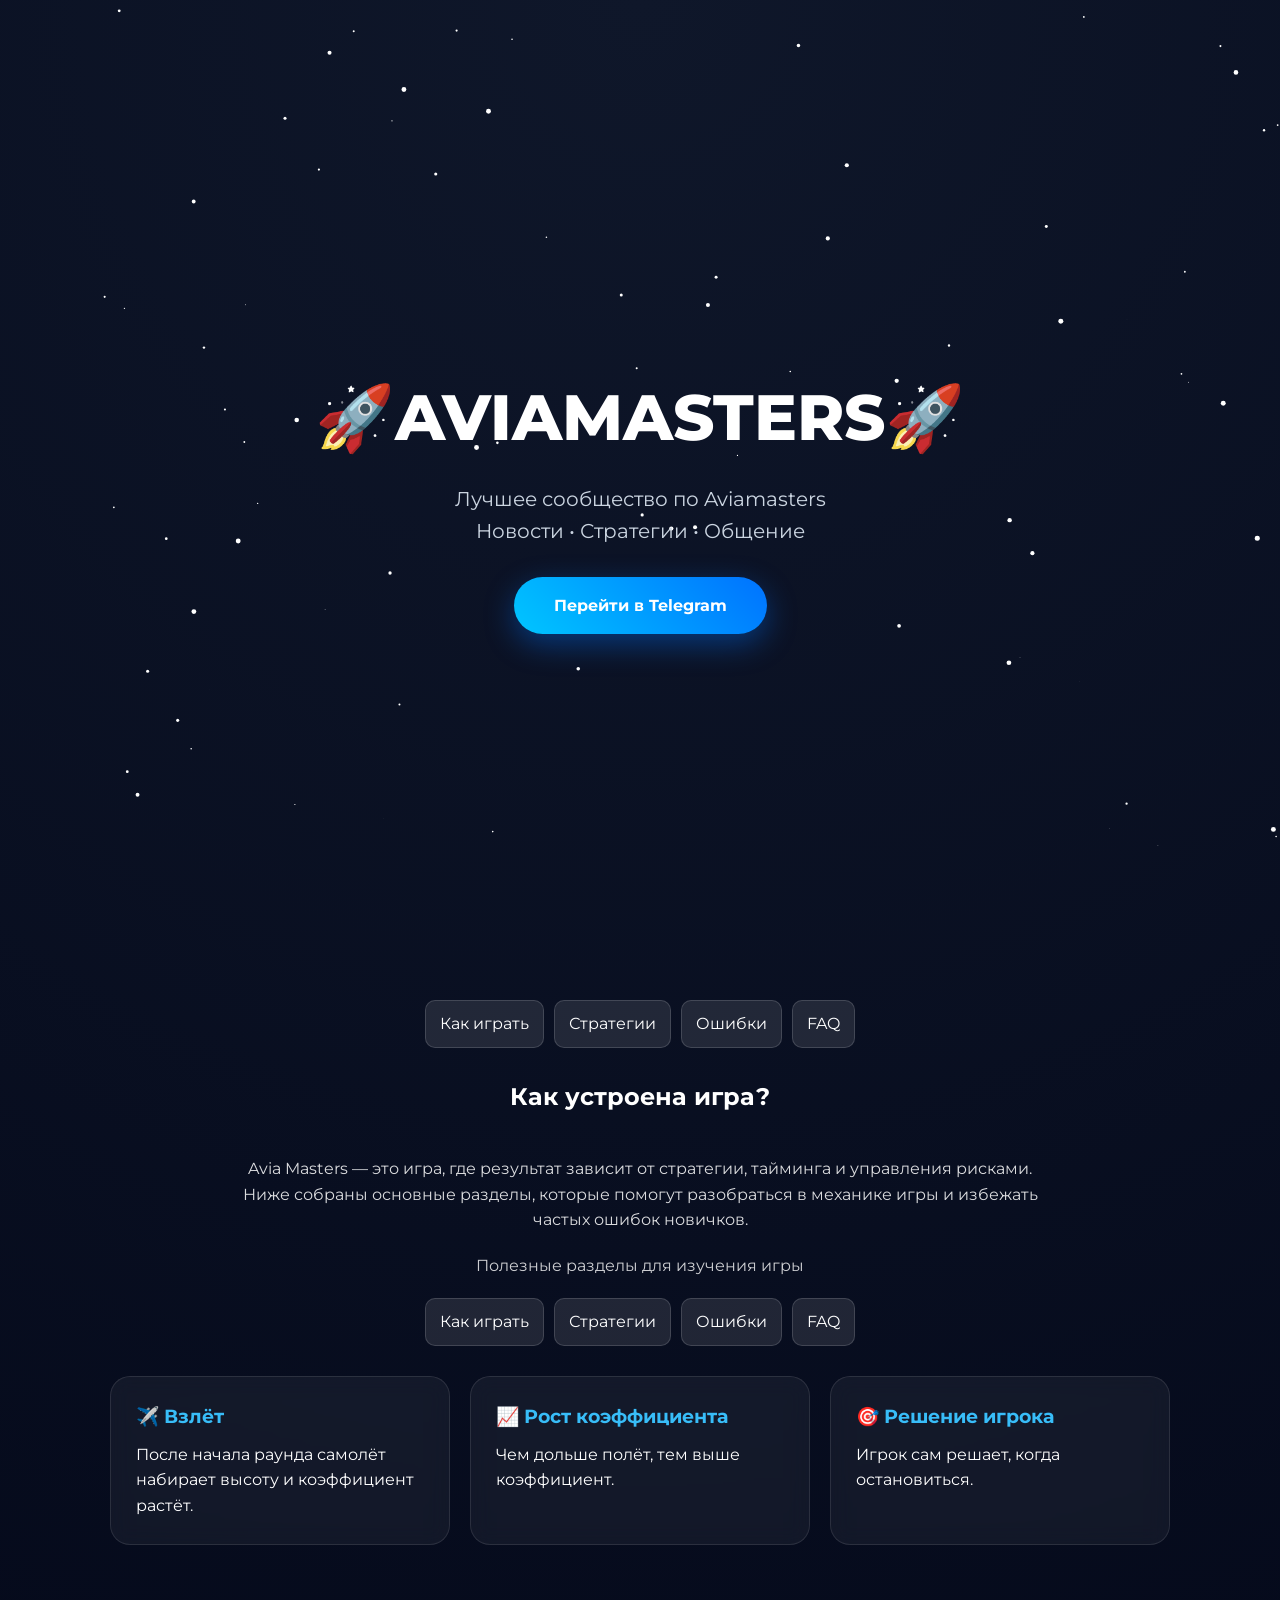
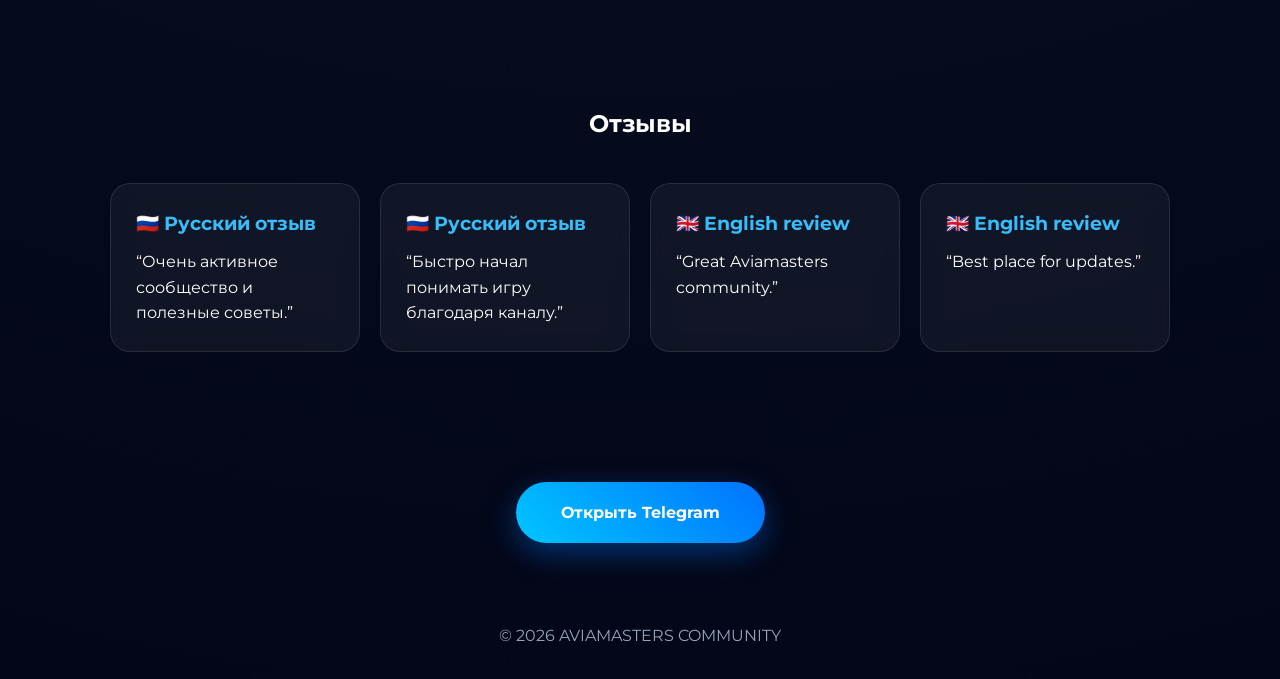
==== index.html @ 3beebcb6 "Update index.html" ====
<!DOCTYPE html>
<html lang="ru">

<head>

<meta charset="UTF-8">

<meta name="viewport" content="width=device-width, initial-scale=1.0">

<title>AVIAMASTERS Community</title>

<link rel="icon" href="/favicon.svg?v=999">
  
  <link rel="stylesheet" href="/site.css">

<!-- SEO -->
<meta name="description" content="AVIAMASTERS Community — сообщество игроков Aviamasters. Новости, стратегии, обсуждения и полезные советы для игроков.">
<meta name="keywords" content="Aviamasters, Aviamasters community, авиамастеры, игра Aviamasters, стратегии Aviamasters, Telegram Aviamasters">
<meta name="author" content="AVIAMASTERS Community">

<!-- Open Graph (для Telegram, VK, WhatsApp) -->
<meta property="og:title" content="AVIAMASTERS Community">
<meta property="og:description" content="Сообщество игроков Aviamasters: новости, стратегии и общение">
<meta property="og:type" content="website">
<meta property="og:url" content="https://ТВОЙ-ДОМЕН.github.io">
<meta property="og:image" content="https://ТВОЙ-ДОМЕН.github.io/preview.jpg">

<!-- Twitter Card -->
<meta name="twitter:card" content="summary_large_image">
<meta name="twitter:title" content="AVIAMASTERS Community">
<meta name="twitter:description" content="Новости и стратегии Aviamasters">

<link href="https://fonts.googleapis.com/css2?family=Montserrat:wght@400;600;800&display=swap" rel="stylesheet">

<style>
*{
margin:0;
padding:0;
box-sizing:border-box;
font-family:'Montserrat',sans-serif;
}

body{
background: radial-gradient(circle at top,#0f172a,#020617);
color:white;
overflow-x:hidden;
}

/* ⭐ STARS */
#particles{
position:fixed;
width:100%;
height:100%;
z-index:0;
pointer-events:none;
}

/* HERO */
.hero{
min-height:100vh;
display:flex;
align-items:center;
justify-content:center;
text-align:center;
position:relative;
padding:140px 20px 40px;
z-index:2;
}

h1{
font-size:64px;
font-weight:800;
margin-bottom:15px;
position:relative;
z-index:3;
}

.subtitle{
font-size:20px;
color:#cbd5e1;
margin-bottom:30px;
position:relative;
z-index:3;
}

/* BUTTON */
.btn{
display:inline-block;
padding:16px 40px;
background:linear-gradient(45deg,#00c6ff,#0072ff);
border-radius:50px;
color:white;
text-decoration:none;
font-weight:700;
transition:.3s;
box-shadow:0 10px 30px rgba(0,114,255,.4);
position:relative;
z-index:3;
}

.btn:hover{
transform:scale(1.05);
}

/* SECTIONS */
.section{
padding:80px 20px;
max-width:1100px;
margin:auto;
position:relative;
z-index:2;
}

.cards{
display:grid;
grid-template-columns:repeat(auto-fit,minmax(250px,1fr));
gap:20px;
}

.card{
background:rgba(255,255,255,0.05);
border:1px solid rgba(255,255,255,0.1);
padding:25px;
border-radius:20px;
backdrop-filter:blur(10px);
}

.card h3{
color:#38bdf8;
margin-bottom:10px;
}

/* 📉 FALLING X */
.mult{
position:fixed;
top:-60px;
font-weight:800;
color:rgba(255,255,255,0.15);
animation:fall linear infinite;
pointer-events:none;
z-index:1;
}

@keyframes fall{
0%{transform:translateY(0);opacity:0;}
10%{opacity:1;}
100%{transform:translateY(120vh);opacity:0;}
}

/* 🚀 ROCKET */
.rocket{
display:inline-block;
transition:transform 0.2s linear;
}

/* 🔘 BUTTON BOTTOM */
.bottom-telegram{
text-align:center;
margin:50px 0;
}

.bottom-telegram a{
display:inline-block;
padding:18px 45px;
background:linear-gradient(45deg,#00c6ff,#0072ff);
color:white;
text-decoration:none;
font-weight:700;
border-radius:50px;
box-shadow:0 10px 30px rgba(0,114,255,.4);
transition:.3s;
position:relative;
z-index:5;
}

.bottom-telegram a:hover{
transform:scale(1.05);
}

/* FOOTER */
.footer{
text-align:center;
padding:30px;
color:#94a3b8;
position:relative;
z-index:2;
}

/* 📱 MOBILE */
@media (max-width:768px){

h1{
font-size:38px;
display:flex;
justify-content:center;
gap:8px;
flex-wrap:nowrap;
}

.subtitle{
font-size:16px;
text-align:center;
padding:0 10px;
}

.cards{
grid-template-columns:1fr;
}

.btn{
display:block;
margin:10px auto;
}
}
</style>
  <meta name="google-site-verification" content="JtMukTvqlpBLv2OBODDK7NgXorvg03iUXi4nBGlGNwg" />
</head>

<body>

<!-- ⭐ STARS -->
<div id="particles"></div>

<!-- HERO -->
<section class="hero">

<div>
<h1 id="title"><span class="rocket">🚀</span>AVIAMASTERS<span class="rocket">🚀</span></h1>

<p class="subtitle">
Лучшее сообщество по Aviamasters<br>
Новости • Стратегии • Общение
</p>

<a class="btn" href="https://t.me/GLOBAL_JET" target="_blank">
Перейти в Telegram
</a>

</div>

</section>

<!-- GAME -->
<section class="section">

  <div class="nav-seo">
    <a href="/blog/how-to-play.html">Как играть</a>
    <a href="/blog/strategies.html">Стратегии</a>
    <a href="/blog/mistakes.html">Ошибки</a>
    <a href="/faq.html">FAQ</a>
</div>

<h2 style="text-align:center;margin-bottom:40px;">
  Как устроена игра?
</h2>

<p style="text-align:center;opacity:0.85;margin-bottom:20px; max-width:800px; margin-left:auto; margin-right:auto;">
  Avia Masters — это игра, где результат зависит от стратегии, тайминга и управления рисками. Ниже собраны основные разделы, которые помогут разобраться в механике игры и избежать частых ошибок новичков.
</p>

<p style="text-align:center;opacity:0.8;margin-bottom:20px;">
  Полезные разделы для изучения игры
</p>

<!-- НАВИГАЦИЯ (кнопки ДОЛЖНЫ быть здесь) -->
<div class="nav-seo">
  <a href="/blog/how-to-play.html">Как играть</a>
  <a href="/blog/strategies.html">Стратегии</a>
  <a href="/blog/mistakes.html">Ошибки</a>
  <a href="/faq.html">FAQ</a>
</div>

<div class="cards">

  <div class="card">
    <h3>✈️ Взлёт</h3>
    <p>После начала раунда самолёт набирает высоту и коэффициент растёт.</p>
  </div>

  <div class="card">
    <h3>📈 Рост коэффициента</h3>
    <p>Чем дольше полёт, тем выше коэффициент.</p>
  </div>

<div class="card">
<h3>🎯 Решение игрока</h3>
<p>Игрок сам решает, когда остановиться.</p>
</div>

</div>
</section>

<!-- REVIEWS -->
<section class="section">
<h2 style="text-align:center;margin-bottom:40px;">Отзывы</h2>

<div class="cards">

<div class="card">
<h3>🇷🇺 Русский отзыв</h3>
<p>“Очень активное сообщество и полезные советы.”</p>
</div>

<div class="card">
<h3>🇷🇺 Русский отзыв</h3>
<p>“Быстро начал понимать игру благодаря каналу.”</p>
</div>

<div class="card">
<h3>🇬🇧 English review</h3>
<p>“Great Aviamasters community.”</p>
</div>

<div class="card">
<h3>🇬🇧 English review</h3>
<p>“Best place for updates.”</p>
</div>

</div>
</section>

<!-- BOTTOM BUTTON -->
<div class="bottom-telegram">
<a href="https://t.me/GLOBAL_JET" target="_blank">
Открыть Telegram
</a>
</div>

<div class="footer">
© 2026 AVIAMASTERS COMMUNITY
</div>

<!-- ⭐ STARS SCRIPT -->
<script>
const canvas = document.createElement("canvas");
document.getElementById("particles").appendChild(canvas);
const ctx = canvas.getContext("2d");

canvas.width = window.innerWidth;
canvas.height = window.innerHeight;

let particles = [];

for(let i=0;i<80;i++){
particles.push({
x:Math.random()*canvas.width,
y:Math.random()*canvas.height,
r:Math.random()*2.5,
d:Math.random()*1
});
}

function draw(){
ctx.clearRect(0,0,canvas.width,canvas.height);
ctx.fillStyle="white";

particles.forEach(p=>{
ctx.beginPath();
ctx.arc(p.x,p.y,p.r,0,Math.PI*2);
ctx.fill();

p.y += p.d;

if(p.y > canvas.height){
p.y = 0;
p.x = Math.random()*canvas.width;
}
});

requestAnimationFrame(draw);
}
draw();
</script>

<!-- 📉 X FALL -->
<script>
const values=["x1.2","x2","x3","x5","x10","x25","x50","x100","x250"];

function createMult(){
const el=document.createElement("div");
el.className="mult";

el.innerText=values[Math.floor(Math.random()*values.length)];

el.style.left=Math.random()*100+"vw";
el.style.fontSize=(14+Math.random()*26)+"px";
el.style.animationDuration=(5+Math.random()*8)+"s";

document.body.appendChild(el);

setTimeout(()=>el.remove(),12000);
}

setInterval(createMult,250);
</script>

<!-- 🚀 ROCKET -->
<script>
window.addEventListener("scroll", () => {
const scroll = window.scrollY;

document.querySelectorAll("#title .rocket").forEach((r, i) => {
const dir = i === 0 ? -1 : 1;

const x = dir * scroll * 0.3;
const y = -scroll * 0.2;

r.style.transform = `translate(${x}px, ${y}px) rotate(${scroll * 0.2}deg)`;
});
});
</script>
<!-- Yandex.Metrika counter -->
<script type="text/javascript">
    (function(m,e,t,r,i,k,a){
        m[i]=m[i]||function(){(m[i].a=m[i].a||[]).push(arguments)};
        m[i].l=1*new Date();
        for (var j = 0; j < document.scripts.length; j++) {if (document.scripts[j].src === r) { return; }}
        k=e.createElement(t),a=e.getElementsByTagName(t)[0],k.async=1,k.src=r,a.parentNode.insertBefore(k,a)
    })(window, document,'script','https://mc.yandex.ru/metrika/tag.js?id=109828307', 'ym');

    ym(109828307, 'init', {ssr:true, webvisor:true, clickmap:true, ecommerce:"dataLayer", referrer: document.referrer, url: location.href, accurateTrackBounce:true, trackLinks:true});
</script>
<noscript><div><img src="https://mc.yandex.ru/watch/109828307" style="position:absolute; left:-9999px;" alt="" /></div></noscript>
<!-- /Yandex.Metrika counter -->
</body>
</html>
---- site.css ----
/* БАЗА САЙТА */
body {
  margin: 0;
  font-family: Arial, sans-serif;
  background: #0f0f1a;
  color: #ffffff;
  line-height: 1.6;
}

/* КОНТЕЙНЕР (чтобы контент был по центру) */
.container {
  max-width: 1100px;
  margin: 0 auto;
  padding: 20px;
}

/* СЕКЦИИ */
.section {
  padding: 60px 20px;
}

/* ЗАГОЛОВКИ */
h1, h2, h3 {
  color: #ffffff;
}

/* ССЫЛКИ */
a {
  color: #7aa2ff;
  text-decoration: none;
}

a:hover {
  text-decoration: underline;
}

/* КНОПКИ НАВИГАЦИИ (которые мы добавили) */
.nav-seo {
  display: flex;
  gap: 10px;
  flex-wrap: wrap;
  justify-content: center;
  margin: 20px 0 30px;
}

.nav-seo a {
  padding: 10px 14px;
  border-radius: 10px;
  background: rgba(255,255,255,0.10);
  color: #fff;
  border: 1px solid rgba(255,255,255,0.15);
  transition: 0.2s;
}

.nav-seo a:hover {
  background: rgba(255,255,255,0.25);
  transform: translateY(-2px);
}
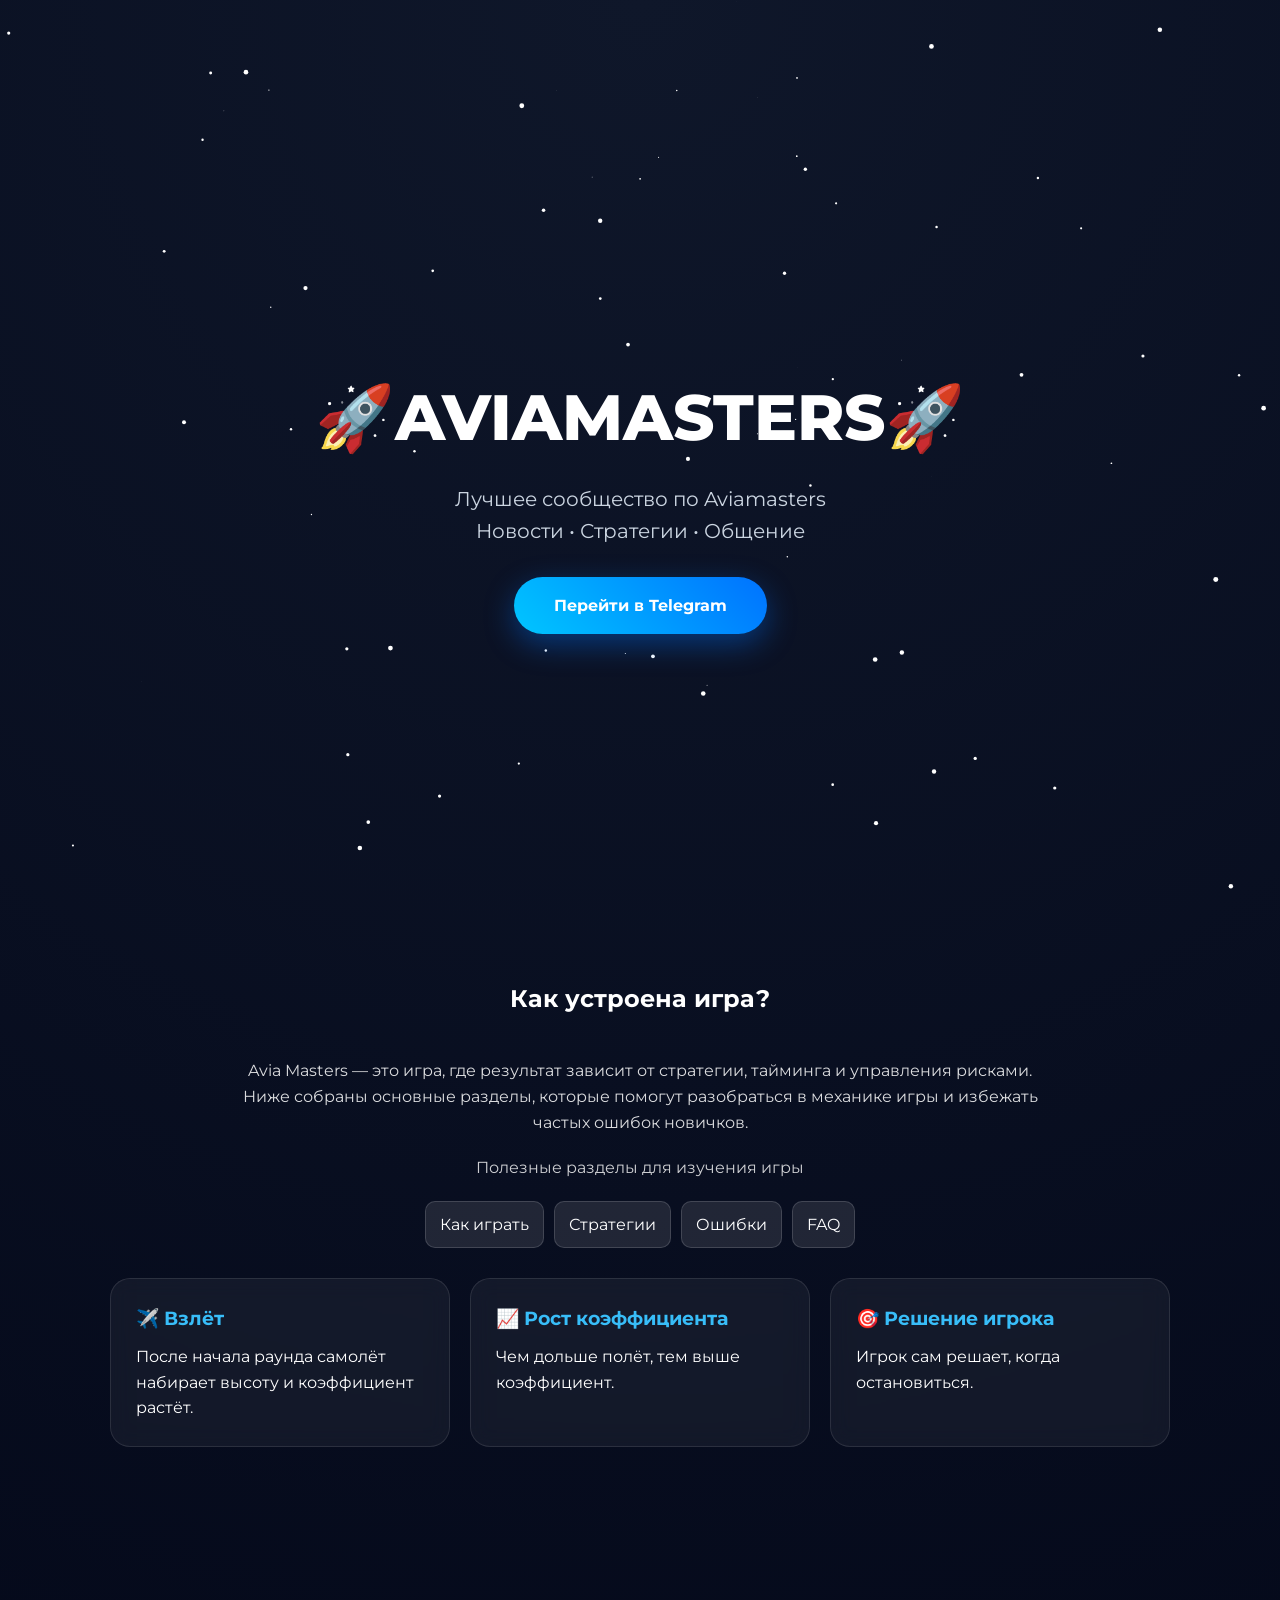
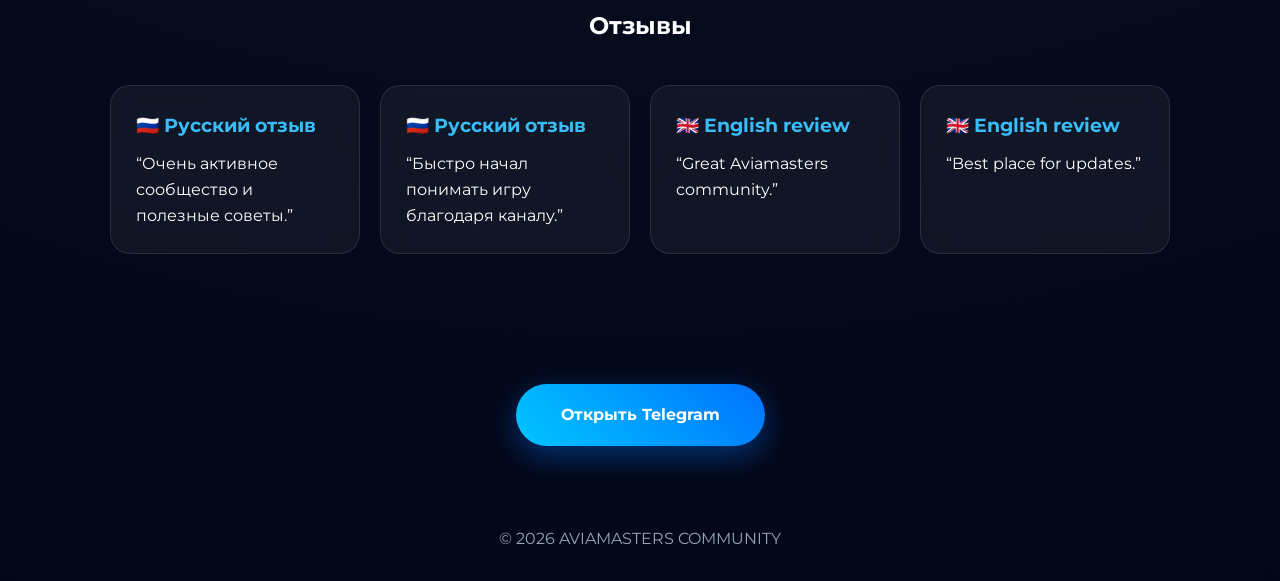
==== commit f76ba48d: "Update index.html" ====
--- a/index.html
+++ b/index.html
@@ -242,13 +242,6 @@
 
 <!-- GAME -->
 <section class="section">
-
-  <div class="nav-seo">
-    <a href="/blog/how-to-play.html">Как играть</a>
-    <a href="/blog/strategies.html">Стратегии</a>
-    <a href="/blog/mistakes.html">Ошибки</a>
-    <a href="/faq.html">FAQ</a>
-</div>
 
 <h2 style="text-align:center;margin-bottom:40px;">
   Как устроена игра?
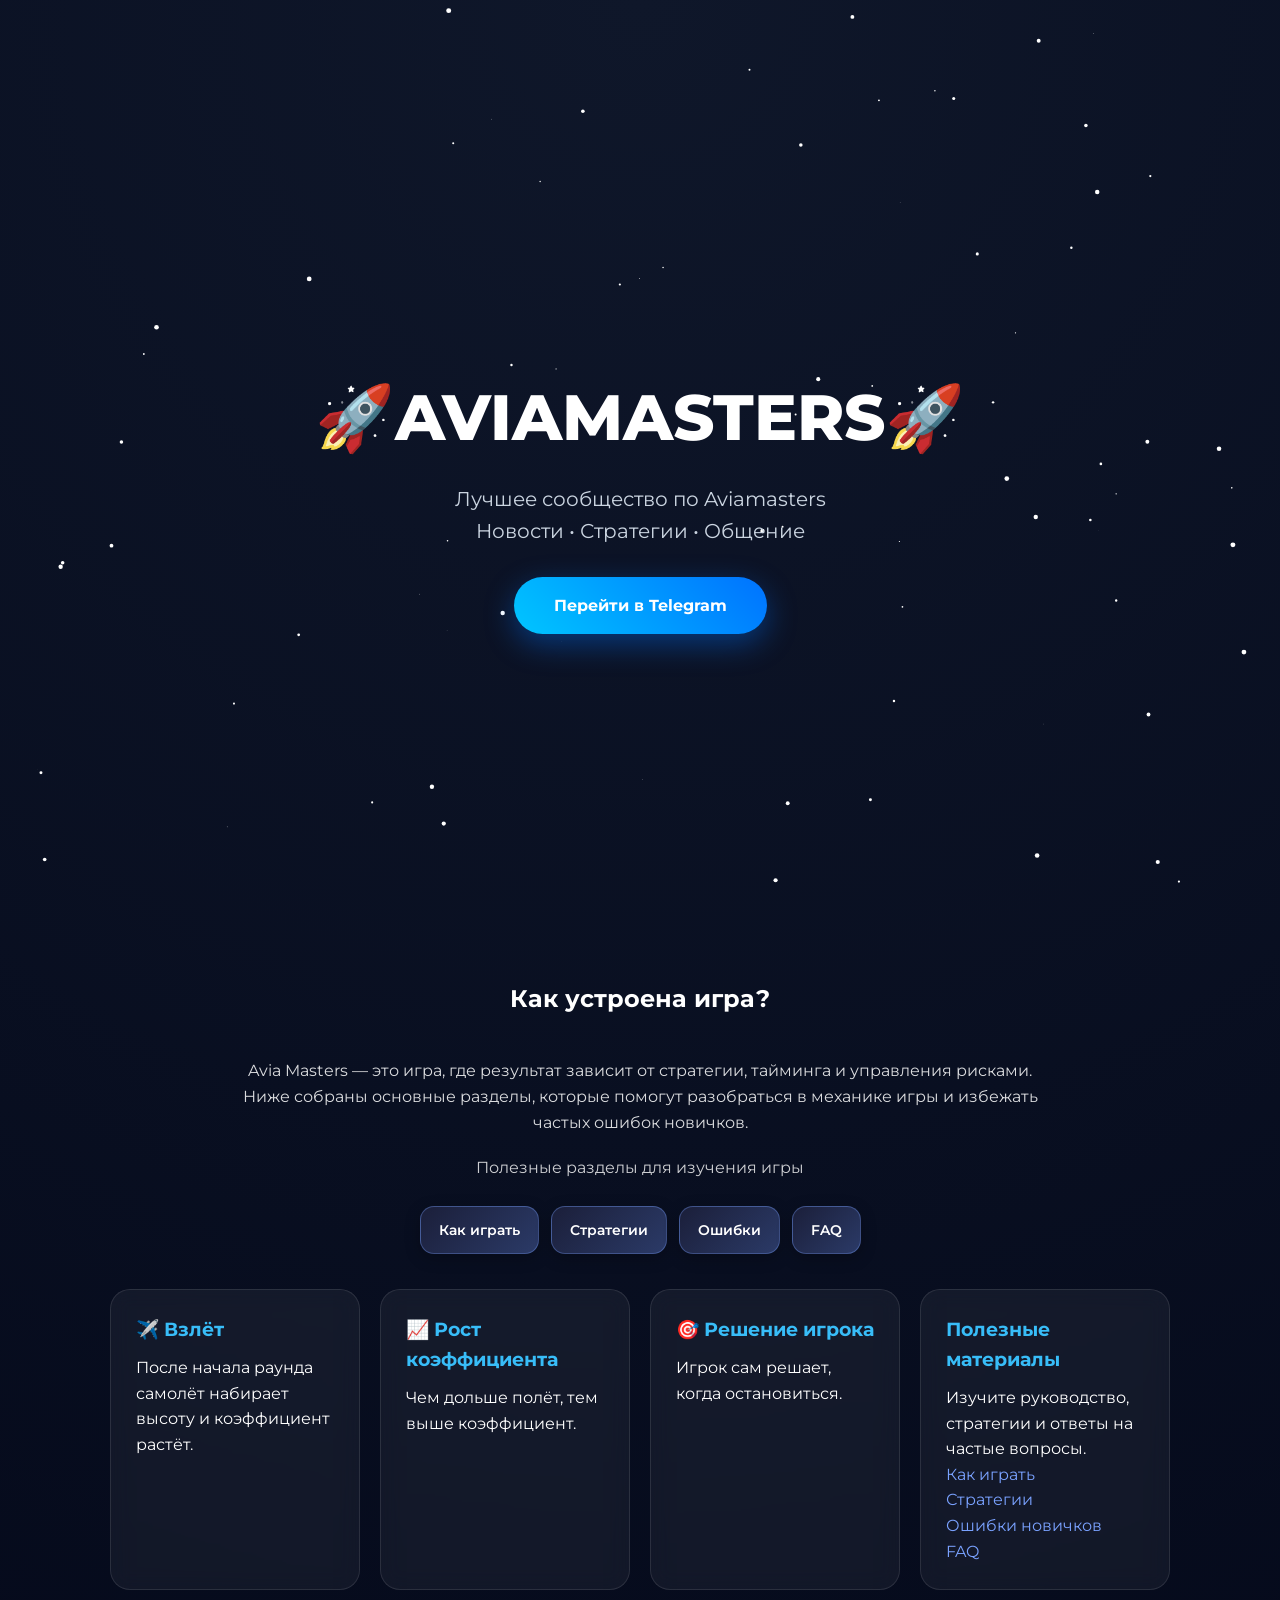
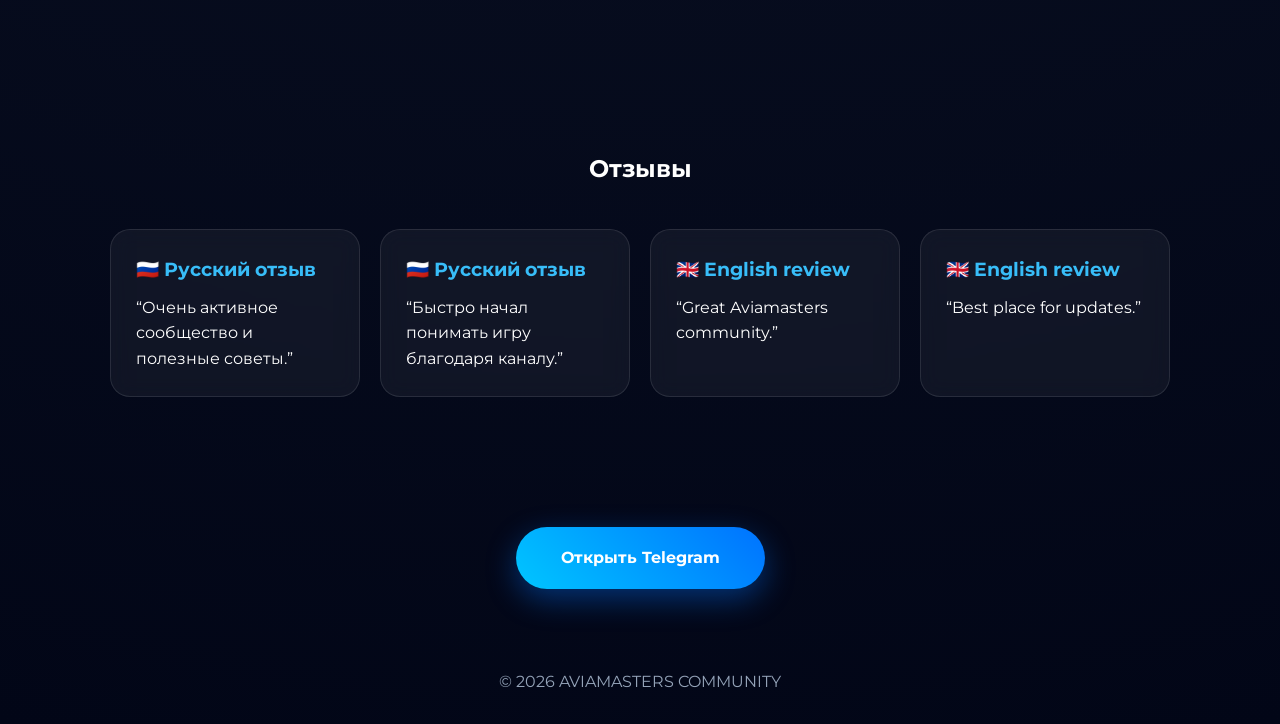
==== commit 81c7c557: "Update index.html" ====
--- a/index.html
+++ b/index.html
@@ -279,7 +279,39 @@
 <h3>🎯 Решение игрока</h3>
 <p>Игрок сам решает, когда остановиться.</p>
 </div>
-
+<div class="card">
+
+<h3>Полезные материалы</h3>
+
+<p>
+Изучите руководство, стратегии и ответы на частые вопросы.
+</p>
+
+<p>
+<a href="/blog/how-to-play.html">
+Как играть
+</a>
+</p>
+
+<p>
+<a href="/blog/strategies.html">
+Стратегии
+</a>
+</p>
+
+<p>
+<a href="/blog/mistakes.html">
+Ошибки новичков
+</a>
+</p>
+
+<p>
+<a href="/faq.html">
+FAQ
+</a>
+</p>
+
+</div>
 </div>
 </section>
 
--- a/site.css
+++ b/site.css
@@ -1,3 +1,7 @@
+* {
+  box-sizing: border-box;
+}
+
 /* БАЗА САЙТА */
 body {
   margin: 0;
@@ -7,7 +11,7 @@
   line-height: 1.6;
 }
 
-/* КОНТЕЙНЕР (чтобы контент был по центру) */
+/* КОНТЕЙНЕР */
 .container {
   max-width: 1100px;
   margin: 0 auto;
@@ -24,7 +28,7 @@
   color: #ffffff;
 }
 
-/* ССЫЛКИ */
+/* ССЫЛКИ (обычные) */
 a {
   color: #7aa2ff;
   text-decoration: none;
@@ -34,25 +38,63 @@
   text-decoration: underline;
 }
 
-/* КНОПКИ НАВИГАЦИИ (которые мы добавили) */
+/* =========================
+   НАВИГАЦИЯ (КНОПКИ)
+========================= */
+
 .nav-seo {
   display: flex;
-  gap: 10px;
+  gap: 12px;
   flex-wrap: wrap;
   justify-content: center;
-  margin: 20px 0 30px;
+  margin: 25px 0 35px;
 }
 
+/* КНОПКИ */
 .nav-seo a {
-  padding: 10px 14px;
-  border-radius: 10px;
-  background: rgba(255,255,255,0.10);
-  color: #fff;
-  border: 1px solid rgba(255,255,255,0.15);
-  transition: 0.2s;
+  padding: 12px 18px;
+  border-radius: 14px;
+
+  background: linear-gradient(135deg, #1b1f3a, #2b3a67);
+  border: 1px solid rgba(122, 162, 255, 0.35);
+
+  color: #ffffff;
+  font-weight: 600;
+  font-size: 14px;
+
+  text-decoration: none;
+
+  transition: all 0.25s ease;
+  box-shadow: 0 4px 15px rgba(0,0,0,0.25);
 }
 
+/* hover эффект */
 .nav-seo a:hover {
-  background: rgba(255,255,255,0.25);
-  transform: translateY(-2px);
+  transform: translateY(-3px) scale(1.05);
+  background: linear-gradient(135deg, #2b3a67, #3b4f8f);
+  border-color: #7aa2ff;
+  box-shadow: 0 6px 20px rgba(122, 162, 255, 0.25);
 }
+.back-home {
+  display: inline-block;
+  margin-top: 30px;
+  padding: 12px 20px;
+
+  background: linear-gradient(135deg, #2b3a67, #1b1f3a);
+  border: 1px solid rgba(122, 162, 255, 0.4);
+  border-radius: 14px;
+
+  color: #ffffff;
+  font-weight: 600;
+  text-decoration: none;
+
+  box-shadow: 0 4px 15px rgba(0,0,0,0.25);
+  transition: all 0.25s ease;
+}
+
+.back-home:hover {
+  transform: translateY(-3px) scale(1.05);
+  background: linear-gradient(135deg, #3b4f8f, #2b3a67);
+  border-color: #7aa2ff;
+  box-shadow: 0 6px 20px rgba(122, 162, 255, 0.25);
+}
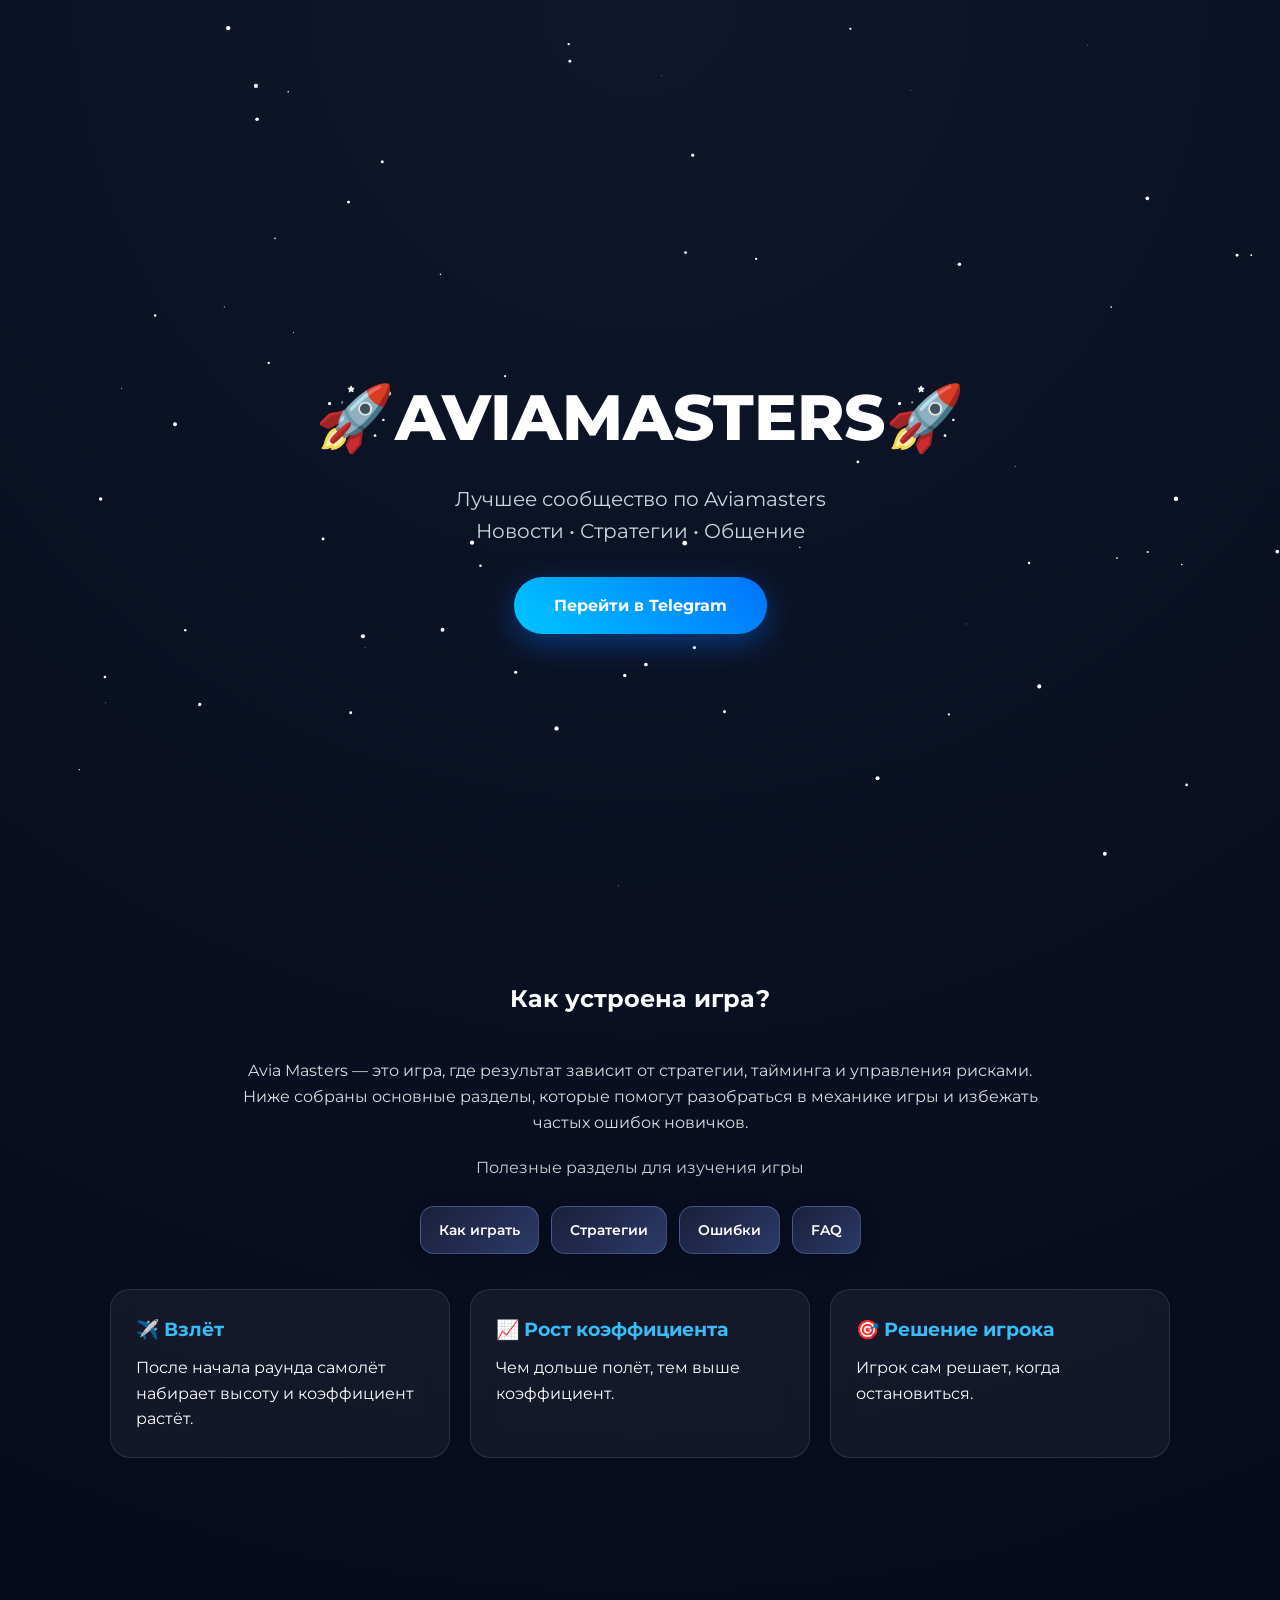
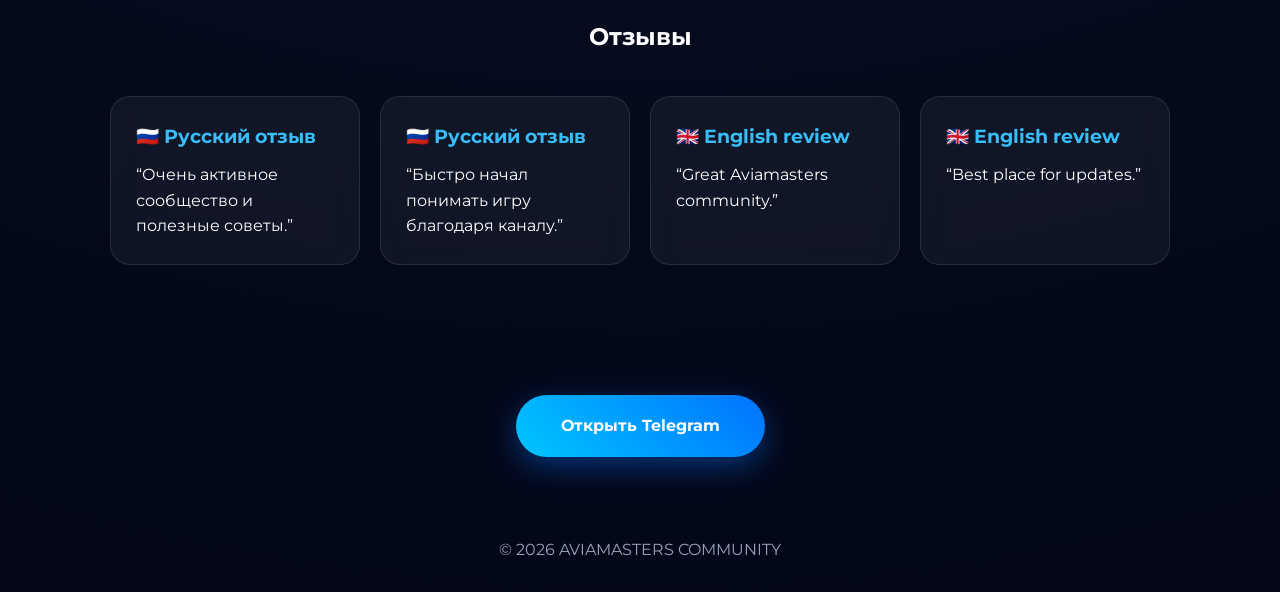
==== commit d3b9e3d2: "Update index.html" ====
--- a/index.html
+++ b/index.html
@@ -279,42 +279,8 @@
 <h3>🎯 Решение игрока</h3>
 <p>Игрок сам решает, когда остановиться.</p>
 </div>
-<div class="card">
-
-<h3>Полезные материалы</h3>
-
-<p>
-Изучите руководство, стратегии и ответы на частые вопросы.
-</p>
-
-<p>
-<a href="/blog/how-to-play.html">
-Как играть
-</a>
-</p>
-
-<p>
-<a href="/blog/strategies.html">
-Стратегии
-</a>
-</p>
-
-<p>
-<a href="/blog/mistakes.html">
-Ошибки новичков
-</a>
-</p>
-
-<p>
-<a href="/faq.html">
-FAQ
-</a>
-</p>
-
-</div>
 </div>
 </section>
-
 <!-- REVIEWS -->
 <section class="section">
 <h2 style="text-align:center;margin-bottom:40px;">Отзывы</h2>
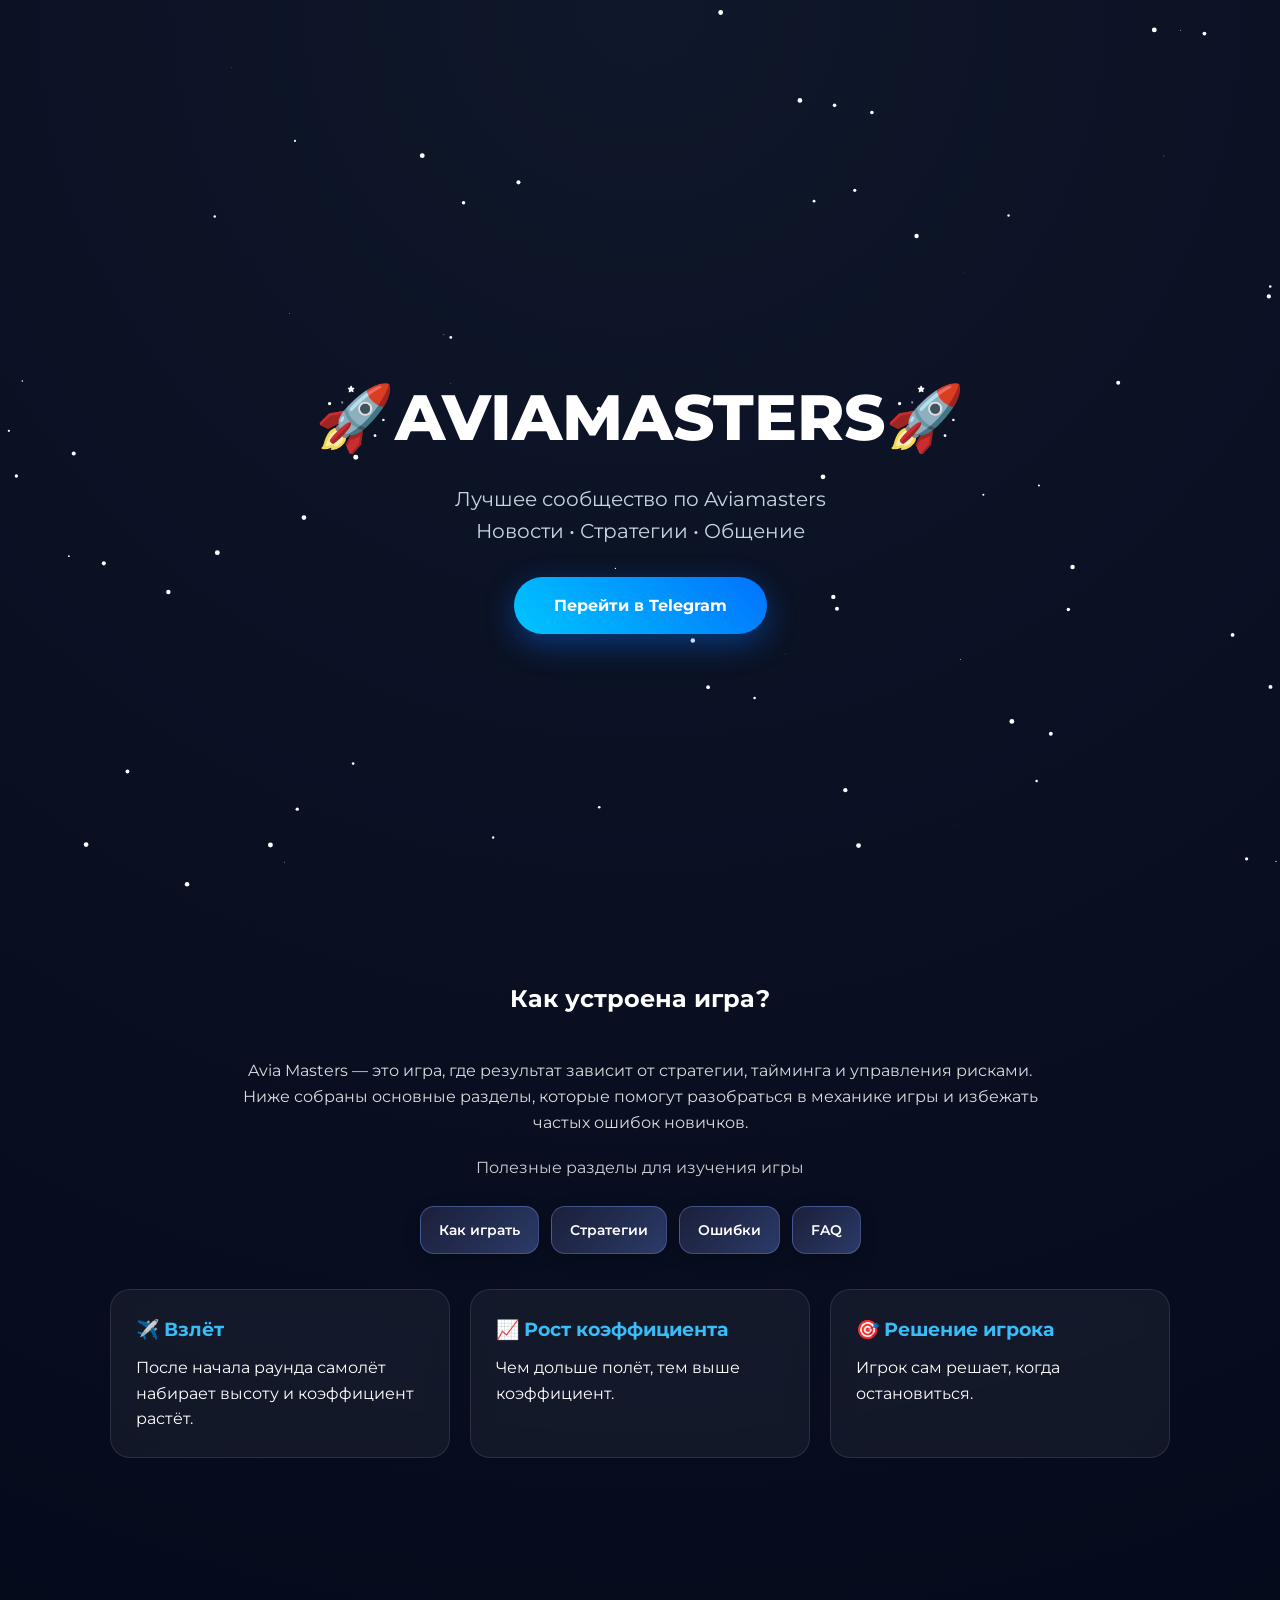
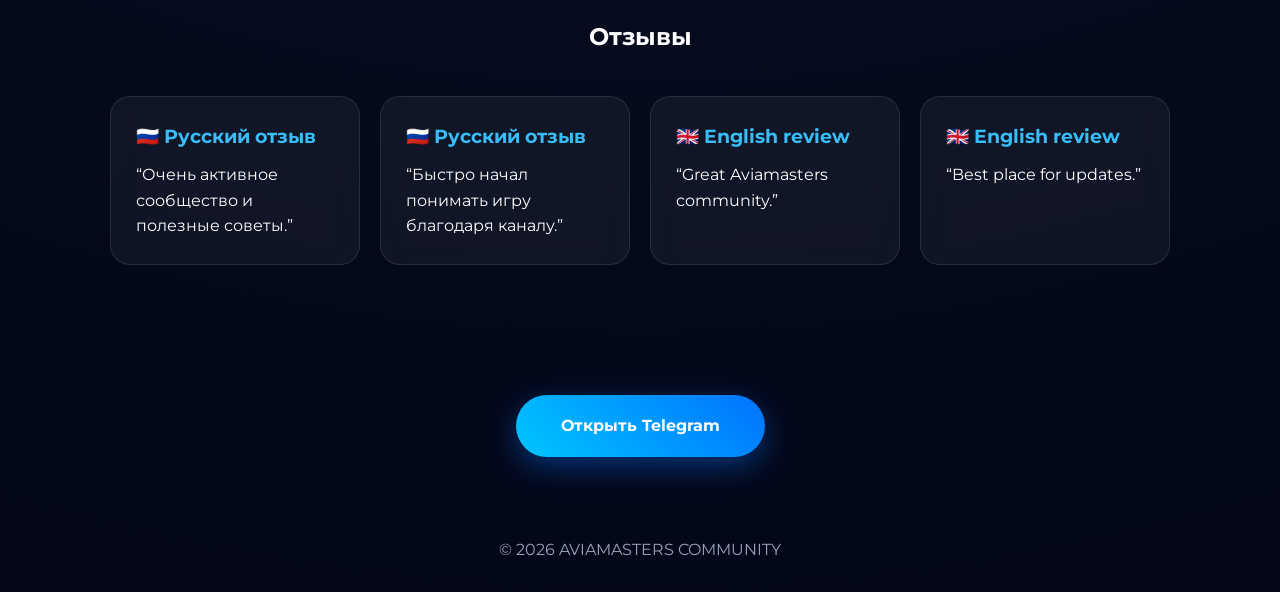
==== commit 8c66b619: "Update index.html" ====
--- a/index.html
+++ b/index.html
@@ -7,7 +7,7 @@
 
 <meta name="viewport" content="width=device-width, initial-scale=1.0">
 
-<title>AVIAMASTERS Community</title>
+<title>AVIAMASTERS Community — руководство, стратегии и FAQ по игре</title>
 
 <link rel="icon" href="/favicon.svg?v=999">
   
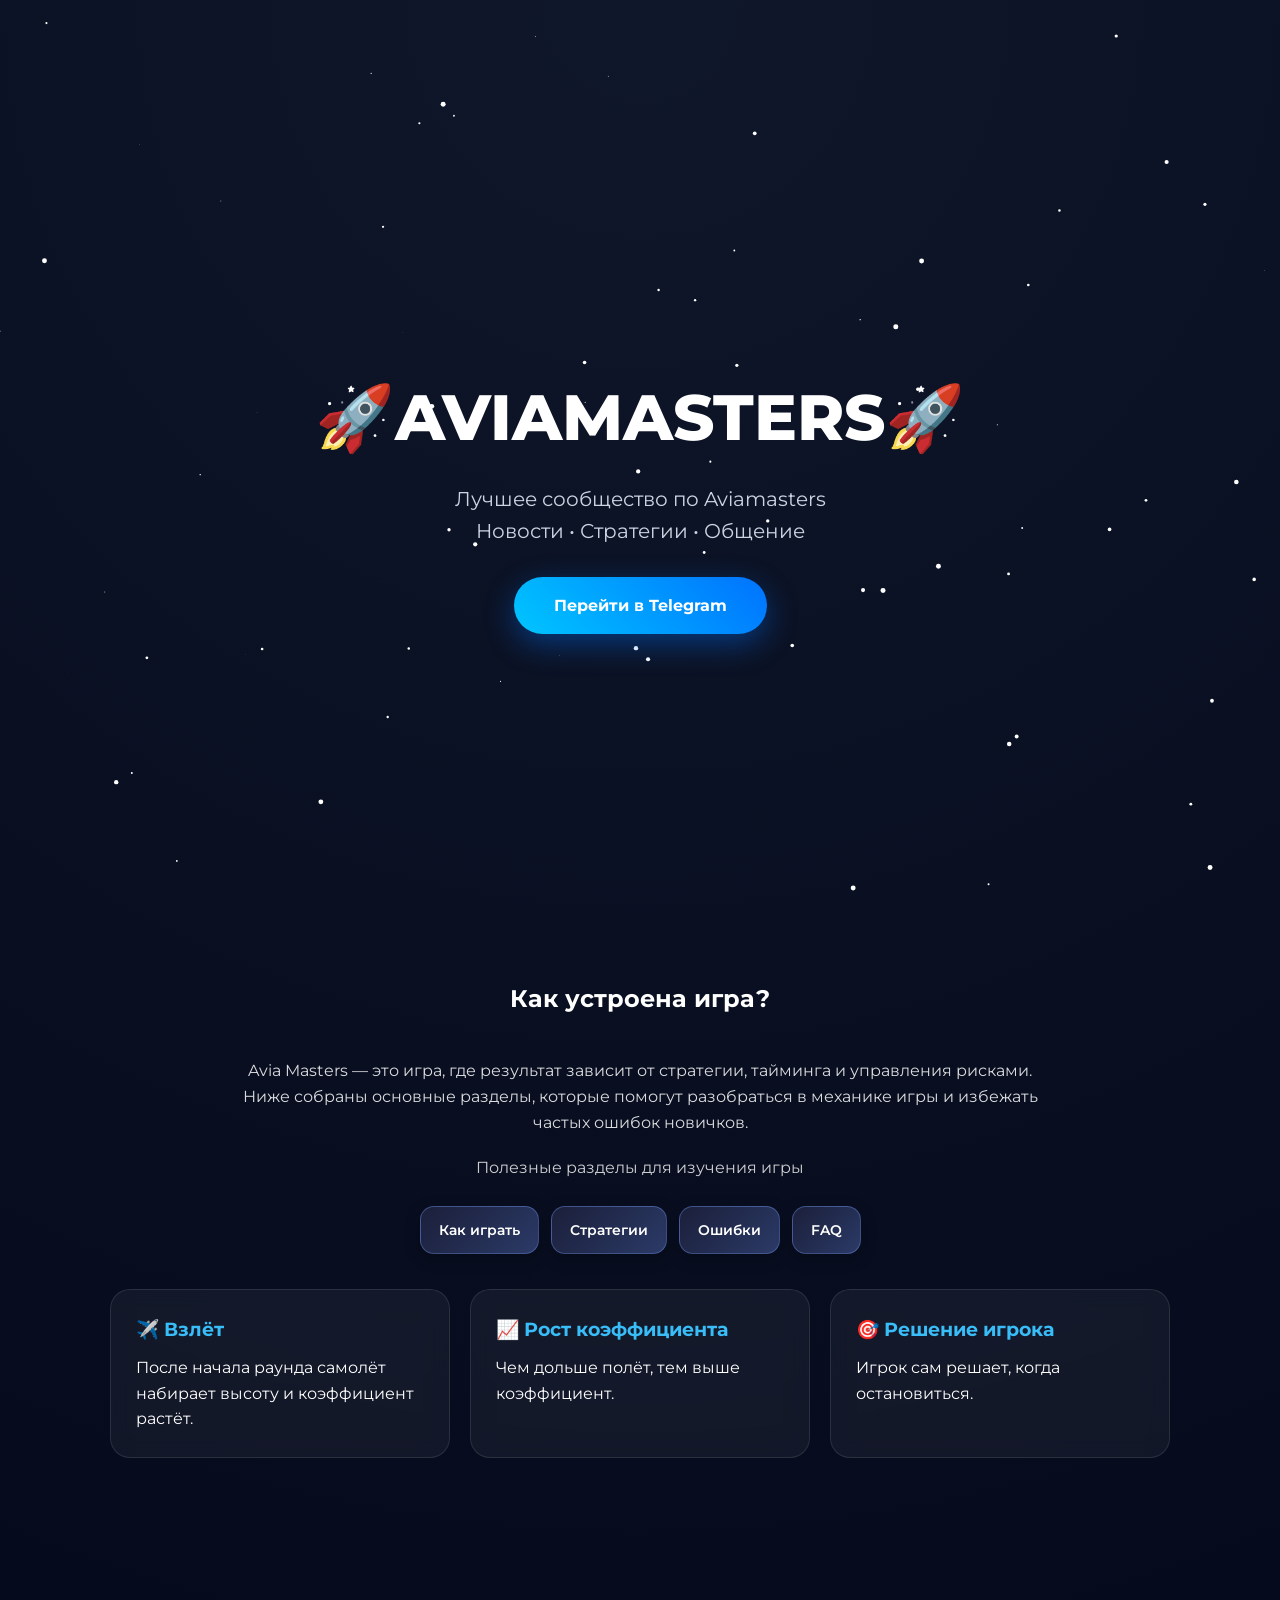
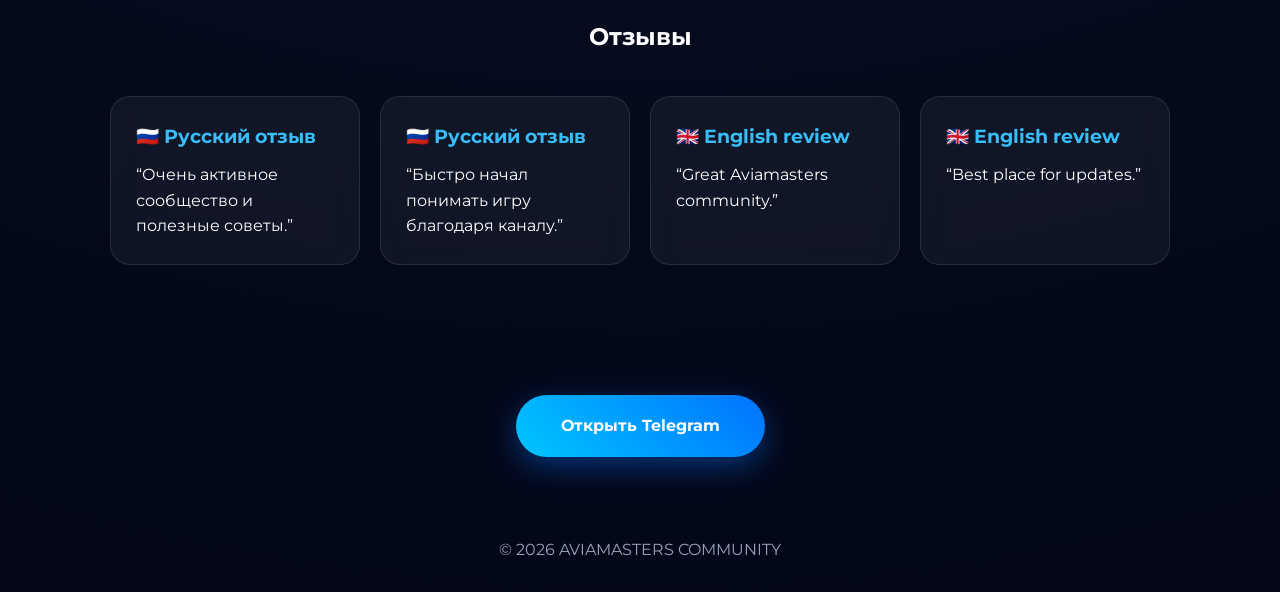
==== commit a0640bb1: "Update index.html" ====
--- a/index.html
+++ b/index.html
@@ -22,7 +22,7 @@
 <meta property="og:title" content="AVIAMASTERS Community">
 <meta property="og:description" content="Сообщество игроков Aviamasters: новости, стратегии и общение">
 <meta property="og:type" content="website">
-<meta property="og:url" content="https://ТВОЙ-ДОМЕН.github.io">
+<meta property="og:url" content="https://avia-masters.ru">
 <meta property="og:image" content="https://ТВОЙ-ДОМЕН.github.io/preview.jpg">
 
 <!-- Twitter Card -->
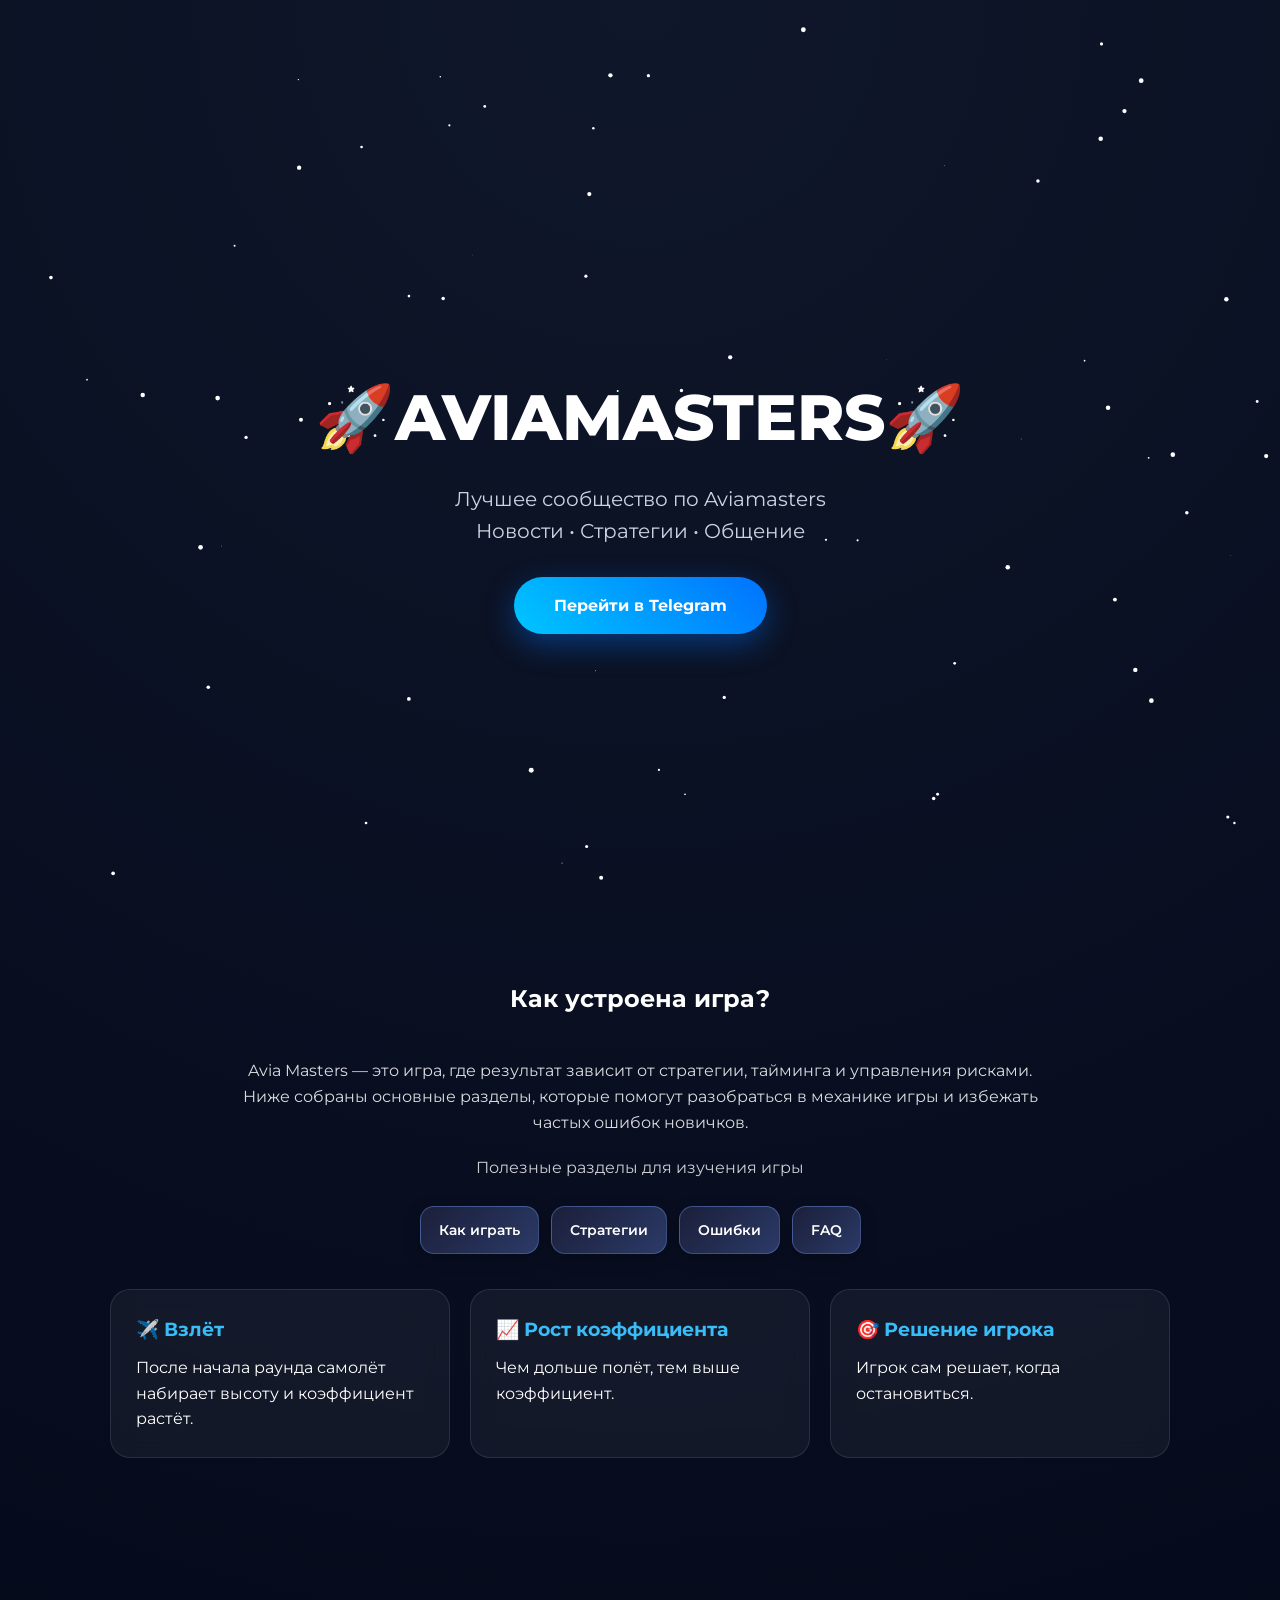
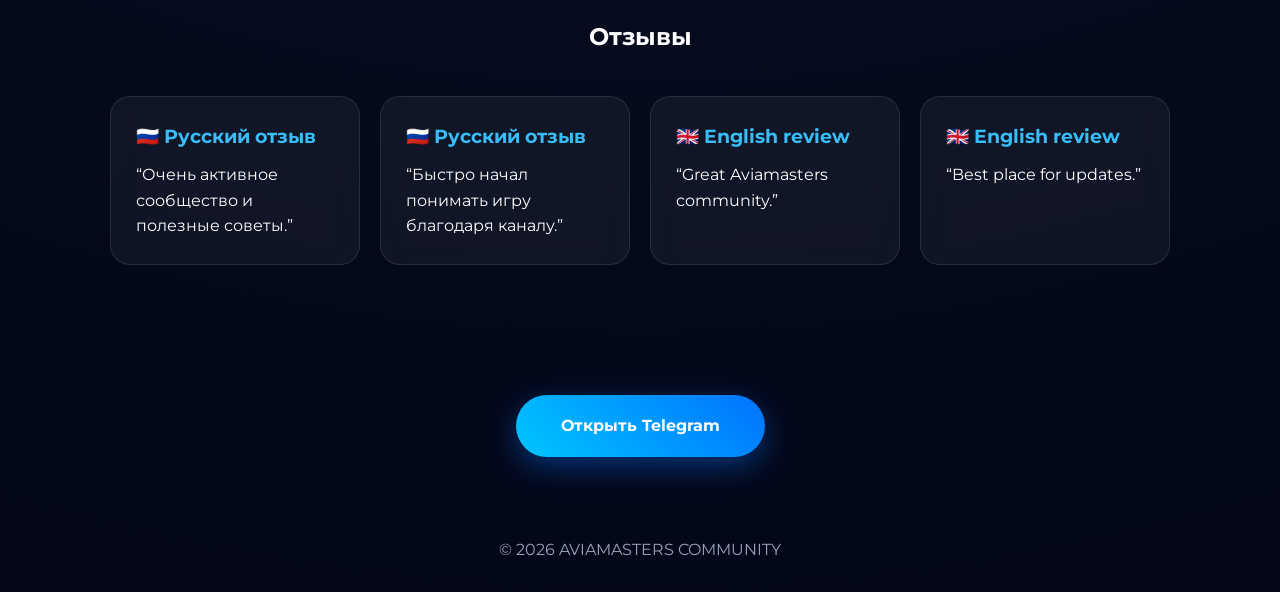
==== commit 93fdf816: "Update index.html" ====
--- a/index.html
+++ b/index.html
@@ -23,7 +23,7 @@
 <meta property="og:description" content="Сообщество игроков Aviamasters: новости, стратегии и общение">
 <meta property="og:type" content="website">
 <meta property="og:url" content="https://avia-masters.ru">
-<meta property="og:image" content="https://ТВОЙ-ДОМЕН.github.io/preview.jpg">
+<meta property="og:image" content="https://avia-masters.ru/preview.jpg">
 
 <!-- Twitter Card -->
 <meta name="twitter:card" content="summary_large_image">
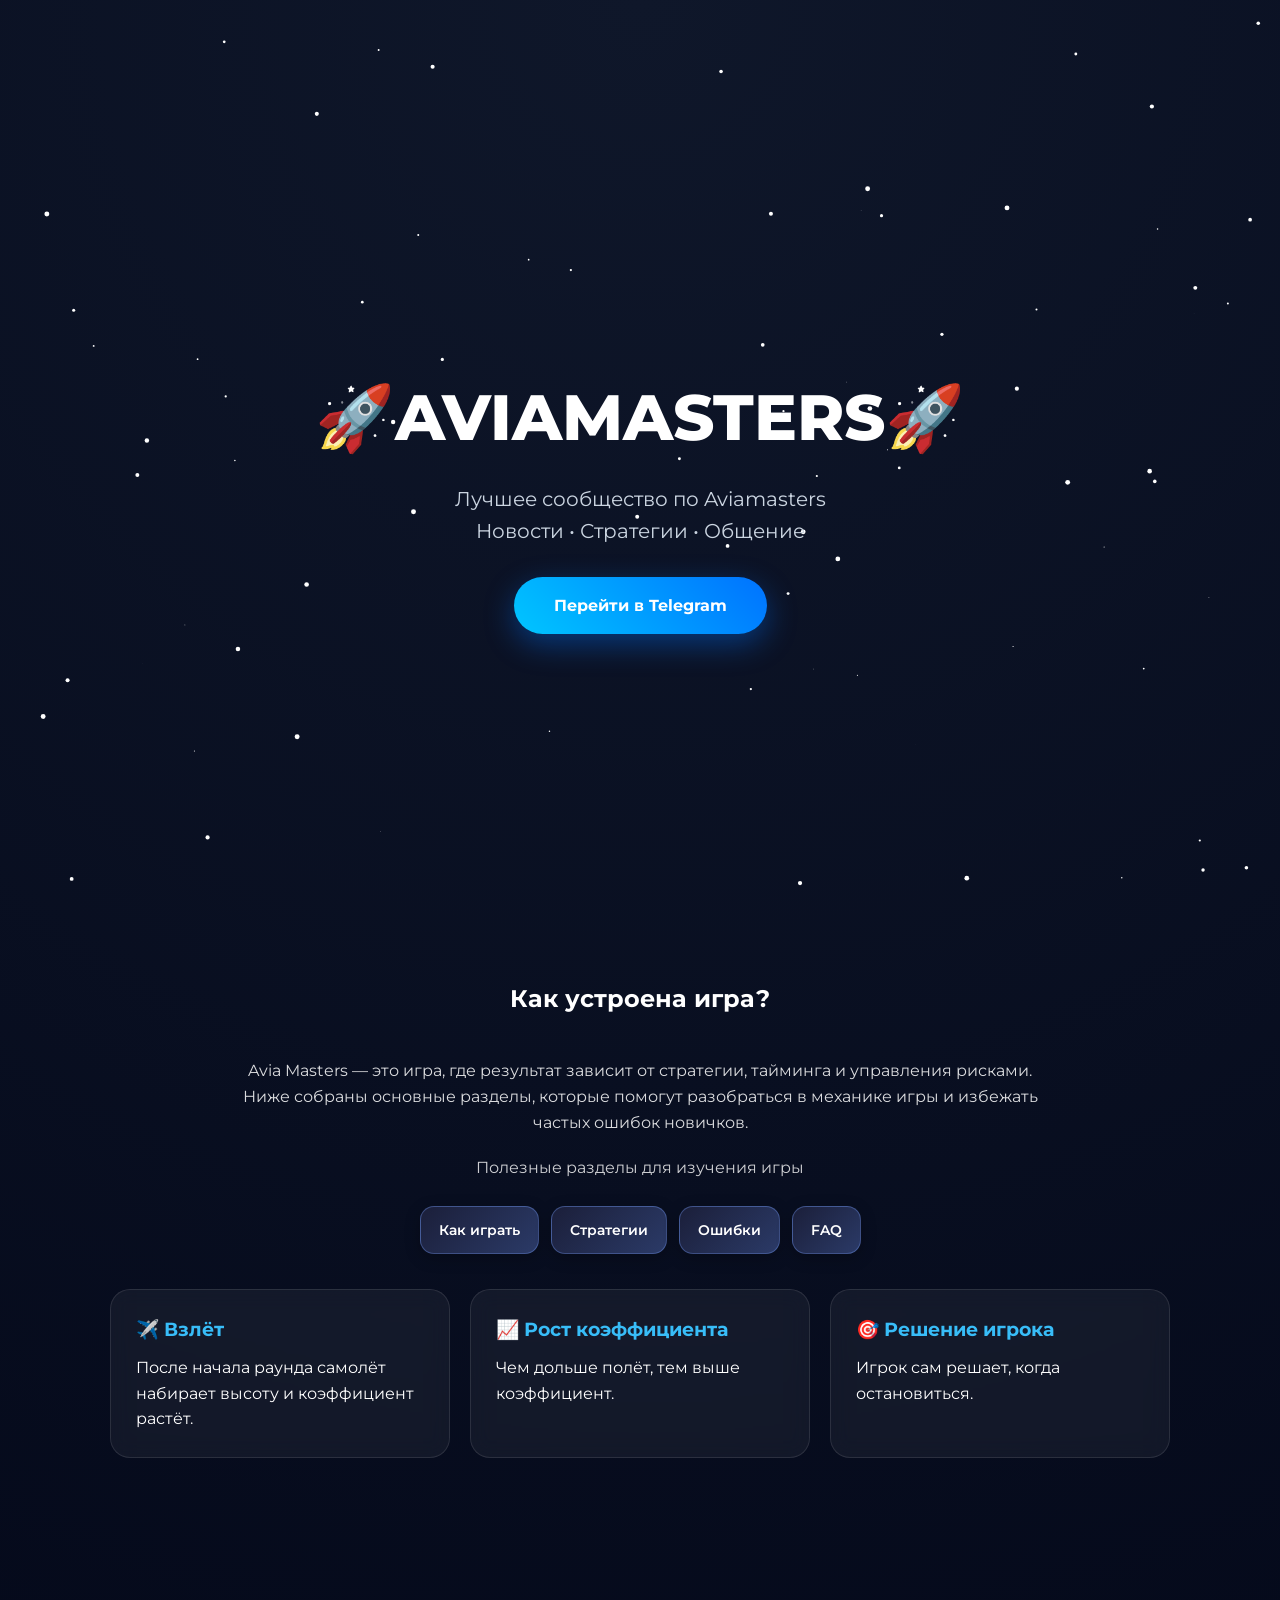
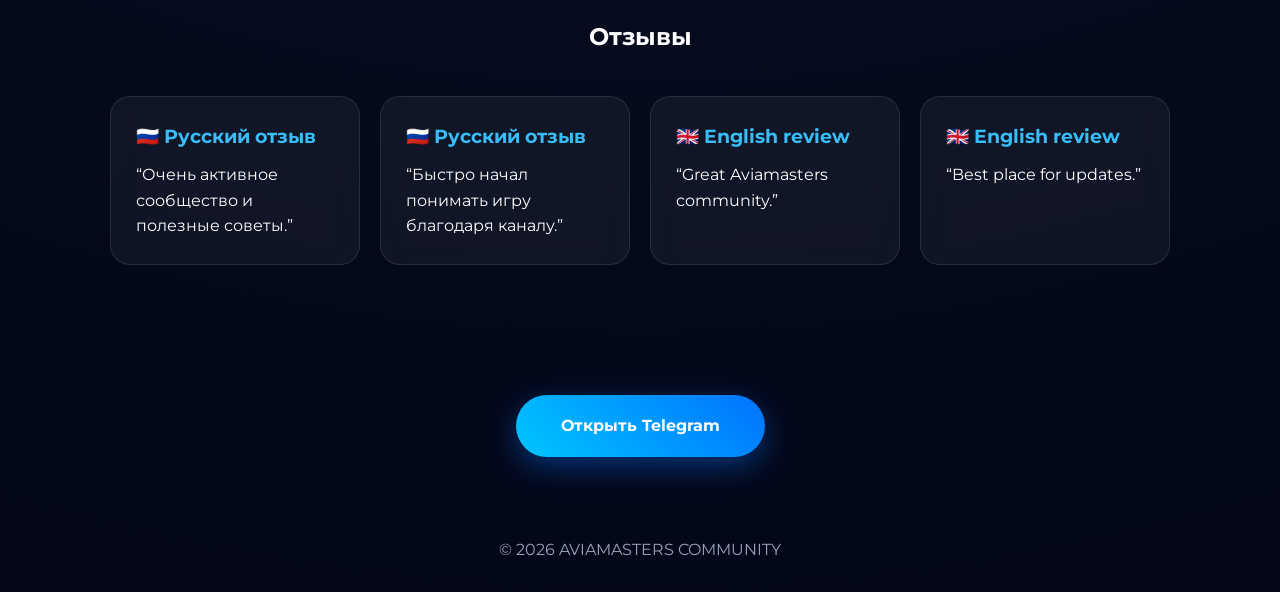
==== commit d4c10221: "Update index.html" ====
--- a/index.html
+++ b/index.html
@@ -8,6 +8,7 @@
 <meta name="viewport" content="width=device-width, initial-scale=1.0">
 
 <title>AVIAMASTERS Community — руководство, стратегии и FAQ по игре</title>
+  <link rel="canonical" href="https://avia-masters.ru/">
 
 <link rel="icon" href="/favicon.svg?v=999">
   
--- a/site.css
+++ b/site.css
@@ -98,3 +98,12 @@
   border-color: #7aa2ff;
   box-shadow: 0 6px 20px rgba(122, 162, 255, 0.25);
 }
+.material-link{
+    color:white;
+    text-decoration:none;
+    display:block;
+}
+
+.material-link:hover h3{
+    color:#38bdf8;
+}
